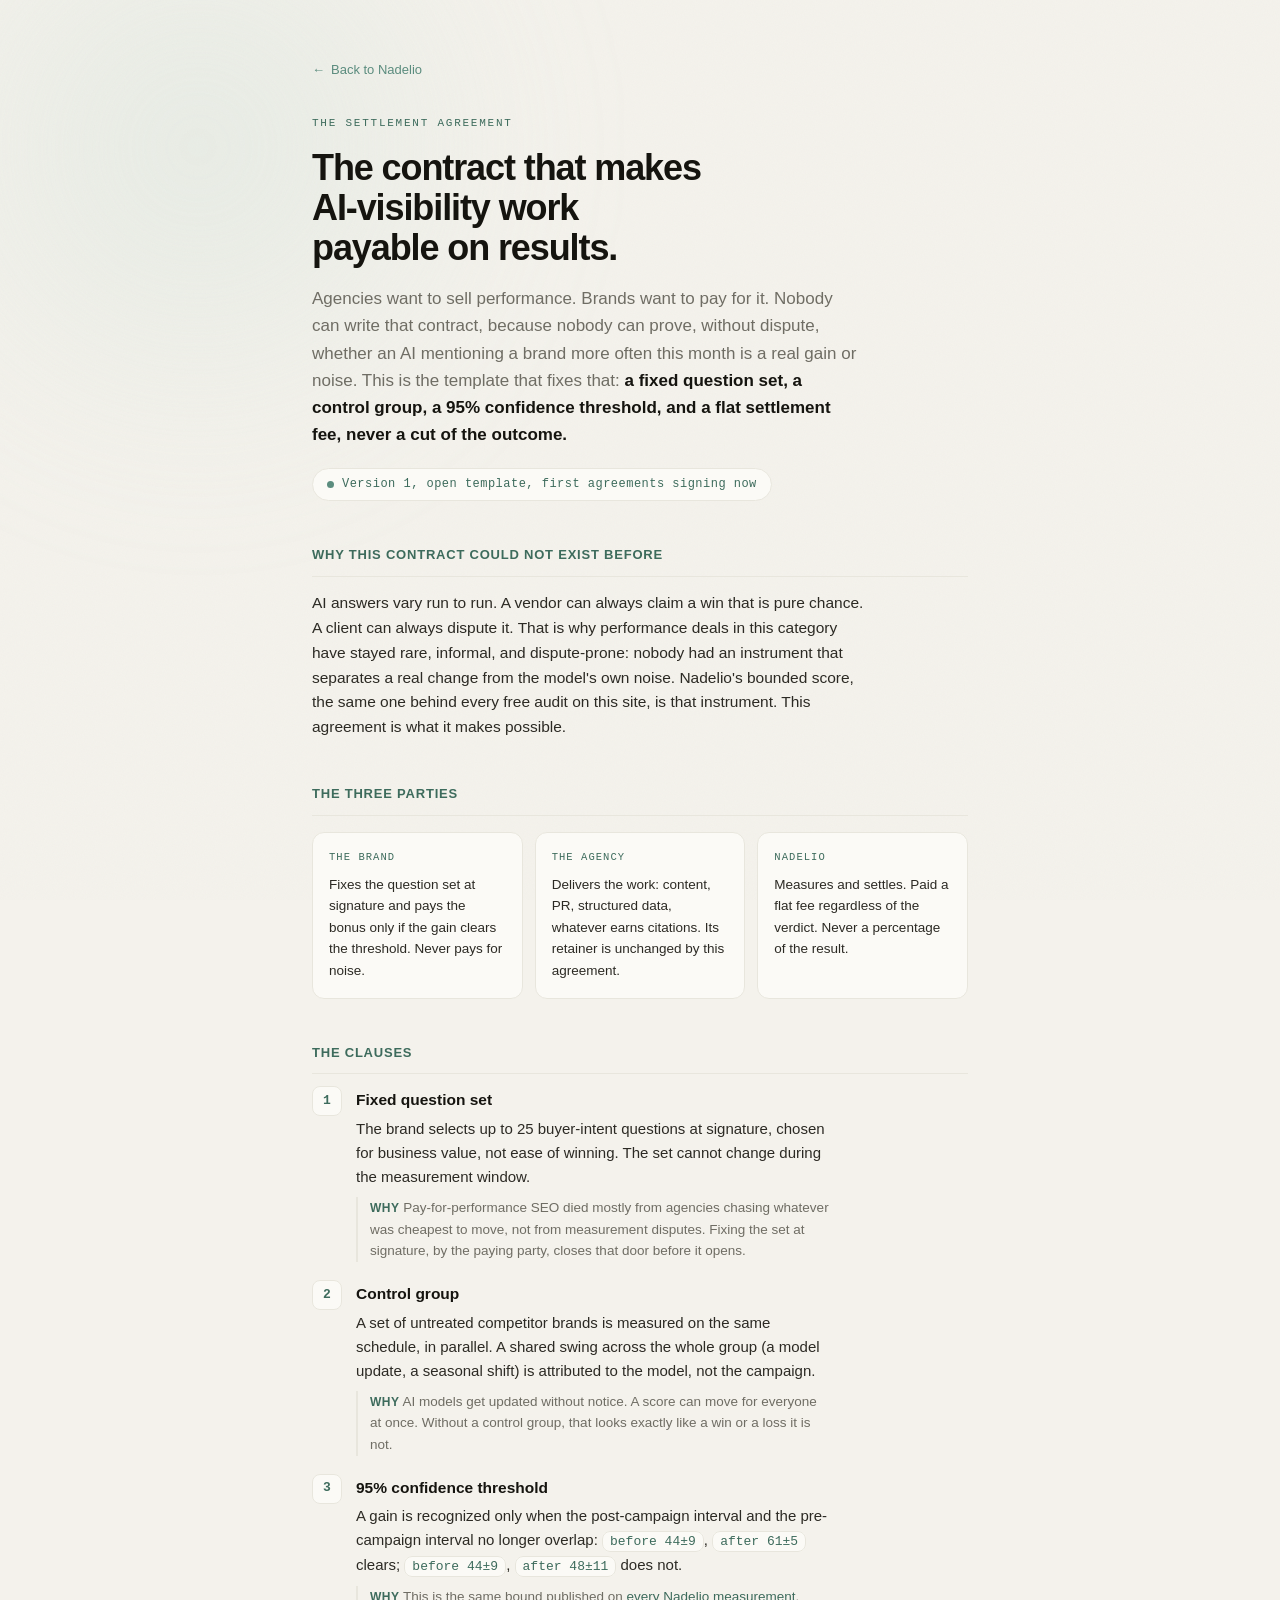
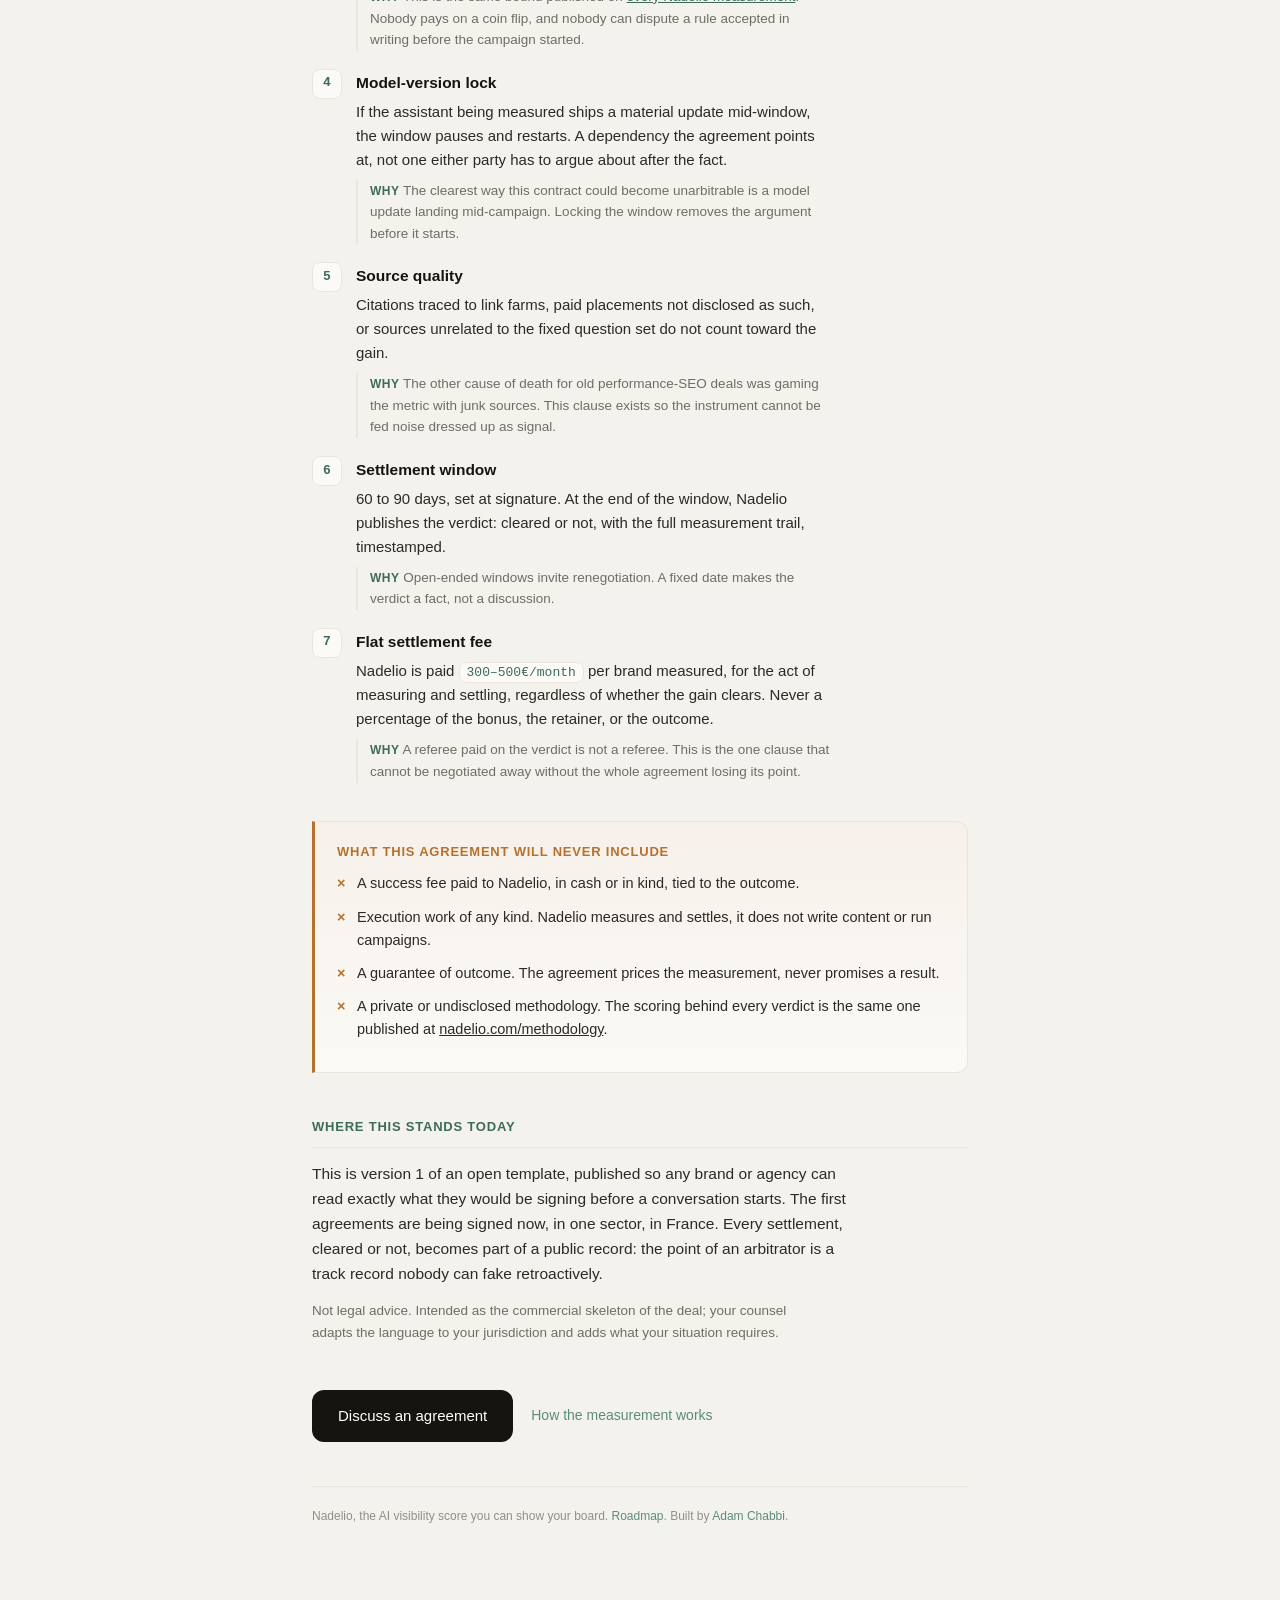
==== web/arbitration-agreement.html @ a8693459 "Weekly monitoring cron + the open Settlement Agreement template Cron: /api/cron/monitor (X-Cron-Secr" ====
<!DOCTYPE html>
<html lang="en">
<head>
<meta charset="UTF-8">
<meta name="viewport" content="width=device-width, initial-scale=1.0">
<title>The Nadelio Settlement Agreement, template</title>
<meta name="description" content="The open contract template that lets a brand and an agency price AI-visibility work on results: a fixed question set, a control group, a 95% confidence threshold, settled for a flat fee, never a percentage.">
<link rel="canonical" href="https://www.nadelio.com/arbitration-agreement">
<meta property="og:type" content="article">
<meta property="og:url" content="https://www.nadelio.com/arbitration-agreement">
<meta property="og:title" content="The Nadelio Settlement Agreement">
<meta property="og:description" content="The open template for AI-visibility contracts settled on results, not promises.">
<meta property="og:image" content="https://www.nadelio.com/demo-nadelio.gif">
<meta name="theme-color" content="#f4f2ec">
<link rel="icon" href="data:image/svg+xml,<svg xmlns='http://www.w3.org/2000/svg' viewBox='0 0 100 100'><text y='.9em' font-size='90'>N</text></svg>">
<style>
  *{margin:0;padding:0;box-sizing:border-box;}
  :root{--ink:#15140f;--sage:#5b8c7e;--sage-d:#3d6b5c;--paper:#f4f2ec;--card:#fbfaf6;--line:#e8e6dd;--muted:#6f6d64;--faint:#918f84;--amber:#b5722e;--rust:#a4552f;}
  html,body{height:100%;}
  body{font-family:"Inter","Segoe UI",-apple-system,BlinkMacSystemFont,Roboto,Helvetica,Arial,sans-serif;color:var(--ink);-webkit-font-smoothing:antialiased;line-height:1.6;position:relative;overflow-x:hidden;background:var(--paper);}
  .aurora{position:fixed;inset:0;z-index:-2;background:var(--paper);overflow:hidden;}
  .aurora::before{content:"";position:absolute;width:55vw;height:55vw;border-radius:50%;filter:blur(90px);opacity:.42;background:radial-gradient(circle,#cfe0d7,transparent 65%);top:-16vw;left:-12vw;}
  .grain{position:fixed;inset:0;z-index:-1;opacity:.03;pointer-events:none;background-image:url("data:image/svg+xml,%3Csvg xmlns='http://www.w3.org/2000/svg' width='120' height='120'%3E%3Cfilter id='n'%3E%3CfeTurbulence type='fractalNoise' baseFrequency='0.9' numOctaves='2'/%3E%3C/filter%3E%3Crect width='100%25' height='100%25' filter='url(%23n)'/%3E%3C/svg%3E");}
  .wrap{max-width:700px;margin:0 auto;padding:56px 22px 96px;}
  .back{display:inline-flex;align-items:center;gap:6px;font-size:13px;color:var(--sage);text-decoration:none;margin-bottom:34px;transition:opacity .15s;}
  .back:hover{opacity:.65;}
  .eyebrow{font-family:ui-monospace,"SF Mono",Menlo,monospace;font-size:11px;letter-spacing:.16em;text-transform:uppercase;color:var(--sage-d);margin-bottom:16px;}
  h1{font-size:36px;font-weight:600;letter-spacing:-1.1px;line-height:1.1;margin-bottom:18px;max-width:20ch;}
  .lede{font-size:17px;color:var(--muted);margin-bottom:14px;max-width:58ch;}
  .lede strong{color:var(--ink);font-weight:600;}
  .status{display:inline-flex;align-items:center;gap:8px;font-family:ui-monospace,monospace;font-size:12px;letter-spacing:.04em;color:var(--sage-d);background:var(--card);border:1px solid var(--line);border-radius:20px;padding:6px 14px;margin-top:6px;}
  .status .dot{width:7px;height:7px;border-radius:50%;background:var(--sage);}
  section{margin-top:44px;}
  h2{font-size:13px;font-weight:600;letter-spacing:.06em;text-transform:uppercase;color:var(--sage-d);margin-bottom:14px;padding-bottom:10px;border-bottom:1px solid var(--line);}
  p{font-size:15.5px;color:#2c2a24;margin-bottom:14px;max-width:64ch;}
  p.small{font-size:13.5px;color:var(--muted);}
  strong{font-weight:600;}
  .clauses{list-style:none;counter-reset:c;margin:6px 0 8px;}
  .clauses li{counter-increment:c;position:relative;padding:0 0 20px 44px;font-size:15px;color:#2c2a24;max-width:62ch;}
  .clauses li::before{content:counter(c);position:absolute;left:0;top:-2px;width:28px;height:28px;border-radius:8px;background:var(--card);border:1px solid var(--line);font-family:ui-monospace,monospace;font-size:13px;font-weight:600;color:var(--sage-d);display:flex;align-items:center;justify-content:center;}
  .clauses li b{display:block;color:var(--ink);margin-bottom:4px;font-size:15.5px;}
  .clauses li .why{display:block;margin-top:8px;font-size:13.5px;color:var(--muted);border-left:2px solid var(--line);padding-left:12px;}
  .clauses li .why b{display:inline;color:var(--sage-d);font-size:12px;text-transform:uppercase;letter-spacing:.04em;margin-bottom:0;}
  .ex{font-family:ui-monospace,"SF Mono",Menlo,monospace;background:var(--card);border:1px solid var(--line);border-radius:8px;padding:2px 7px;font-size:13px;color:var(--sage-d);white-space:nowrap;}
  .roles{display:grid;grid-template-columns:1fr 1fr 1fr;gap:12px;margin:16px 0 8px;}
  .role{background:var(--card);border:1px solid var(--line);border-radius:12px;padding:16px;}
  .role .t{font-family:ui-monospace,monospace;font-size:10.5px;letter-spacing:.1em;text-transform:uppercase;color:var(--sage-d);margin-bottom:8px;}
  .role p{font-size:13.5px;margin:0;color:#2c2a24;}
  .never{background:linear-gradient(180deg,#f7f0ea,#fbfaf6);border:1px solid var(--line);border-left:3px solid var(--amber);border-radius:0 12px 12px 0;padding:20px 22px;margin:18px 0;}
  .never h2{border:none;color:var(--amber);margin-bottom:10px;padding-bottom:0;}
  .never ul{list-style:none;}
  .never li{position:relative;padding:0 0 10px 20px;font-size:14.5px;color:#2c2a24;}
  .never li::before{content:"\00D7";position:absolute;left:0;top:0;color:var(--amber);font-weight:700;}
  .cta{margin-top:46px;display:flex;align-items:center;gap:18px;flex-wrap:wrap;}
  .cta a.go{font-size:15px;font-weight:500;text-decoration:none;border-radius:12px;padding:14px 26px;background:var(--ink);color:#fff;transition:transform .12s,opacity .2s;}
  .cta a.go:hover{opacity:.9;}
  .cta a.go:active{transform:scale(.97);}
  .cta a.alt{font-size:14px;color:var(--sage);text-decoration:none;}
  .cta a.alt:hover{opacity:.7;}
  footer{margin-top:44px;padding-top:20px;border-top:1px solid var(--line);font-size:12px;color:var(--faint);}
  footer a{color:var(--sage);text-decoration:none;}
  @media(max-width:540px){
    .wrap{padding:40px 18px 72px;}
    h1{font-size:28px;}
    .lede{font-size:16px;}
    .roles{grid-template-columns:1fr;}
  }
</style>
</head>
<body>
<div class="aurora"></div><div class="grain"></div>
<div class="wrap">
  <a href="/" class="back"><span aria-hidden="true">&larr;</span> Back to Nadelio</a>

  <div class="eyebrow">The Settlement Agreement</div>
  <h1>The contract that makes AI-visibility work payable on results.</h1>
  <p class="lede">Agencies want to sell performance. Brands want to pay for it. Nobody can write that contract, because nobody can prove, without dispute, whether an AI mentioning a brand more often this month is a real gain or noise. This is the template that fixes that: <strong>a fixed question set, a control group, a 95% confidence threshold, and a flat settlement fee, never a cut of the outcome.</strong></p>
  <span class="status"><span class="dot"></span>Version 1, open template, first agreements signing now</span>

  <section>
    <h2>Why this contract could not exist before</h2>
    <p>AI answers vary run to run. A vendor can always claim a win that is pure chance. A client can always dispute it. That is why performance deals in this category have stayed rare, informal, and dispute-prone: nobody had an instrument that separates a real change from the model's own noise. Nadelio's bounded score, the same one behind every free audit on this site, is that instrument. This agreement is what it makes possible.</p>
  </section>

  <section>
    <h2>The three parties</h2>
    <div class="roles">
      <div class="role"><div class="t">The brand</div><p>Fixes the question set at signature and pays the bonus only if the gain clears the threshold. Never pays for noise.</p></div>
      <div class="role"><div class="t">The agency</div><p>Delivers the work: content, PR, structured data, whatever earns citations. Its retainer is unchanged by this agreement.</p></div>
      <div class="role"><div class="t">Nadelio</div><p>Measures and settles. Paid a flat fee regardless of the verdict. Never a percentage of the result.</p></div>
    </div>
  </section>

  <section>
    <h2>The clauses</h2>
    <ol class="clauses">
      <li><b>Fixed question set</b>The brand selects up to 25 buyer-intent questions at signature, chosen for business value, not ease of winning. The set cannot change during the measurement window.
        <span class="why"><b>Why</b> Pay-for-performance SEO died mostly from agencies chasing whatever was cheapest to move, not from measurement disputes. Fixing the set at signature, by the paying party, closes that door before it opens.</span>
      </li>
      <li><b>Control group</b>A set of untreated competitor brands is measured on the same schedule, in parallel. A shared swing across the whole group (a model update, a seasonal shift) is attributed to the model, not the campaign.
        <span class="why"><b>Why</b> AI models get updated without notice. A score can move for everyone at once. Without a control group, that looks exactly like a win or a loss it is not.</span>
      </li>
      <li><b>95% confidence threshold</b>A gain is recognized only when the post-campaign interval and the pre-campaign interval no longer overlap: <span class="ex">before 44&plusmn;9</span>, <span class="ex">after 61&plusmn;5</span> clears; <span class="ex">before 44&plusmn;9</span>, <span class="ex">after 48&plusmn;11</span> does not.
        <span class="why"><b>Why</b> This is the same bound published on <a href="/methodology" style="color:var(--sage-d)">every Nadelio measurement</a>. Nobody pays on a coin flip, and nobody can dispute a rule accepted in writing before the campaign started.</span>
      </li>
      <li><b>Model-version lock</b>If the assistant being measured ships a material update mid-window, the window pauses and restarts. A dependency the agreement points at, not one either party has to argue about after the fact.
        <span class="why"><b>Why</b> The clearest way this contract could become unarbitrable is a model update landing mid-campaign. Locking the window removes the argument before it starts.</span>
      </li>
      <li><b>Source quality</b>Citations traced to link farms, paid placements not disclosed as such, or sources unrelated to the fixed question set do not count toward the gain.
        <span class="why"><b>Why</b> The other cause of death for old performance-SEO deals was gaming the metric with junk sources. This clause exists so the instrument cannot be fed noise dressed up as signal.</span>
      </li>
      <li><b>Settlement window</b>60 to 90 days, set at signature. At the end of the window, Nadelio publishes the verdict: cleared or not, with the full measurement trail, timestamped.
        <span class="why"><b>Why</b> Open-ended windows invite renegotiation. A fixed date makes the verdict a fact, not a discussion.</span>
      </li>
      <li><b>Flat settlement fee</b>Nadelio is paid <span class="ex">300&ndash;500&euro;/month</span> per brand measured, for the act of measuring and settling, regardless of whether the gain clears. Never a percentage of the bonus, the retainer, or the outcome.
        <span class="why"><b>Why</b> A referee paid on the verdict is not a referee. This is the one clause that cannot be negotiated away without the whole agreement losing its point.</span>
      </li>
    </ol>
  </section>

  <div class="never">
    <h2>What this agreement will never include</h2>
    <ul>
      <li>A success fee paid to Nadelio, in cash or in kind, tied to the outcome.</li>
      <li>Execution work of any kind. Nadelio measures and settles, it does not write content or run campaigns.</li>
      <li>A guarantee of outcome. The agreement prices the measurement, never promises a result.</li>
      <li>A private or undisclosed methodology. The scoring behind every verdict is the same one published at <a href="/methodology" style="color:#2c2a24">nadelio.com/methodology</a>.</li>
    </ul>
  </div>

  <section>
    <h2>Where this stands today</h2>
    <p>This is version 1 of an open template, published so any brand or agency can read exactly what they would be signing before a conversation starts. The first agreements are being signed now, in one sector, in France. Every settlement, cleared or not, becomes part of a public record: the point of an arbitrator is a track record nobody can fake retroactively.</p>
    <p class="small">Not legal advice. Intended as the commercial skeleton of the deal; your counsel adapts the language to your jurisdiction and adds what your situation requires.</p>
  </section>

  <div class="cta">
    <a href="mailto:adam.chabbi94@gmail.com?subject=Settlement%20Agreement" class="go">Discuss an agreement</a>
    <a href="/methodology" class="alt">How the measurement works</a>
  </div>

  <footer>Nadelio, the AI visibility score you can show your board. <a href="/roadmap">Roadmap</a>. Built by <a href="https://github.com/arochab">Adam Chabbi</a>.</footer>
</div>
</body>
</html>
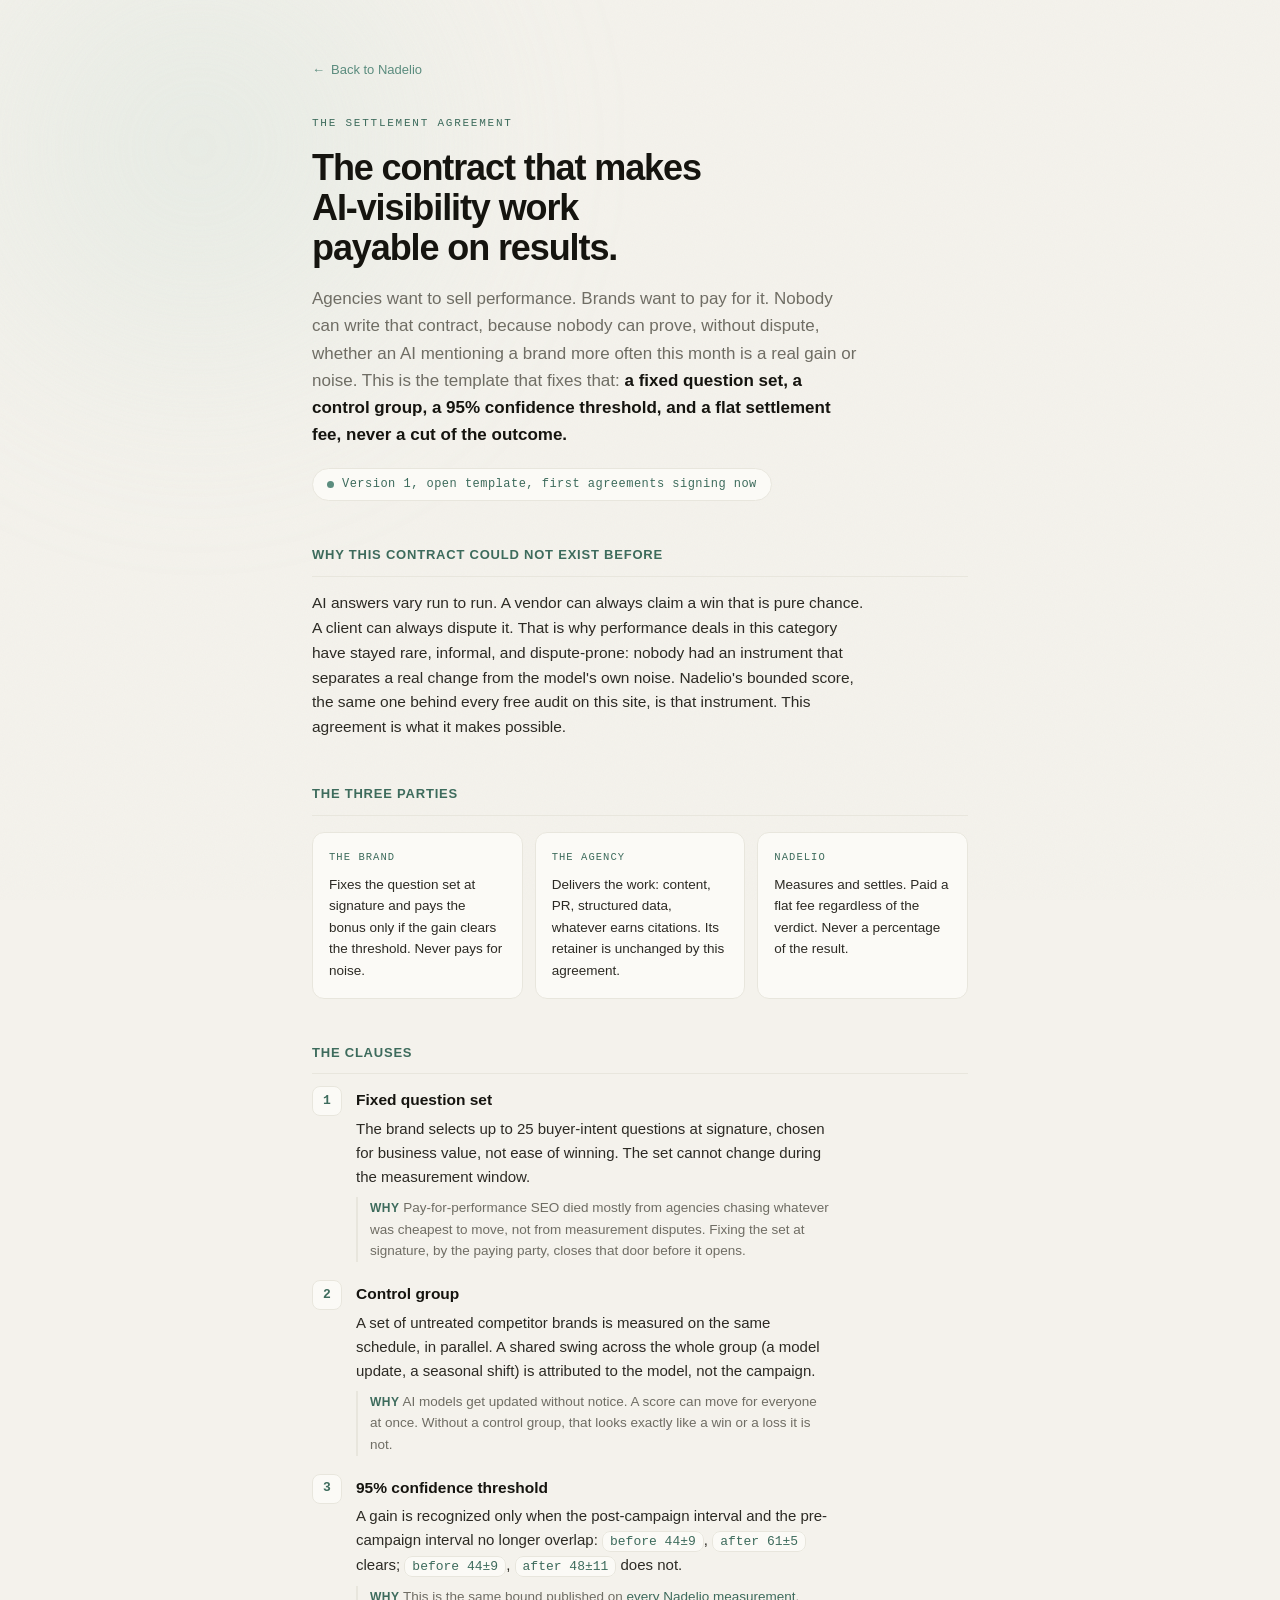
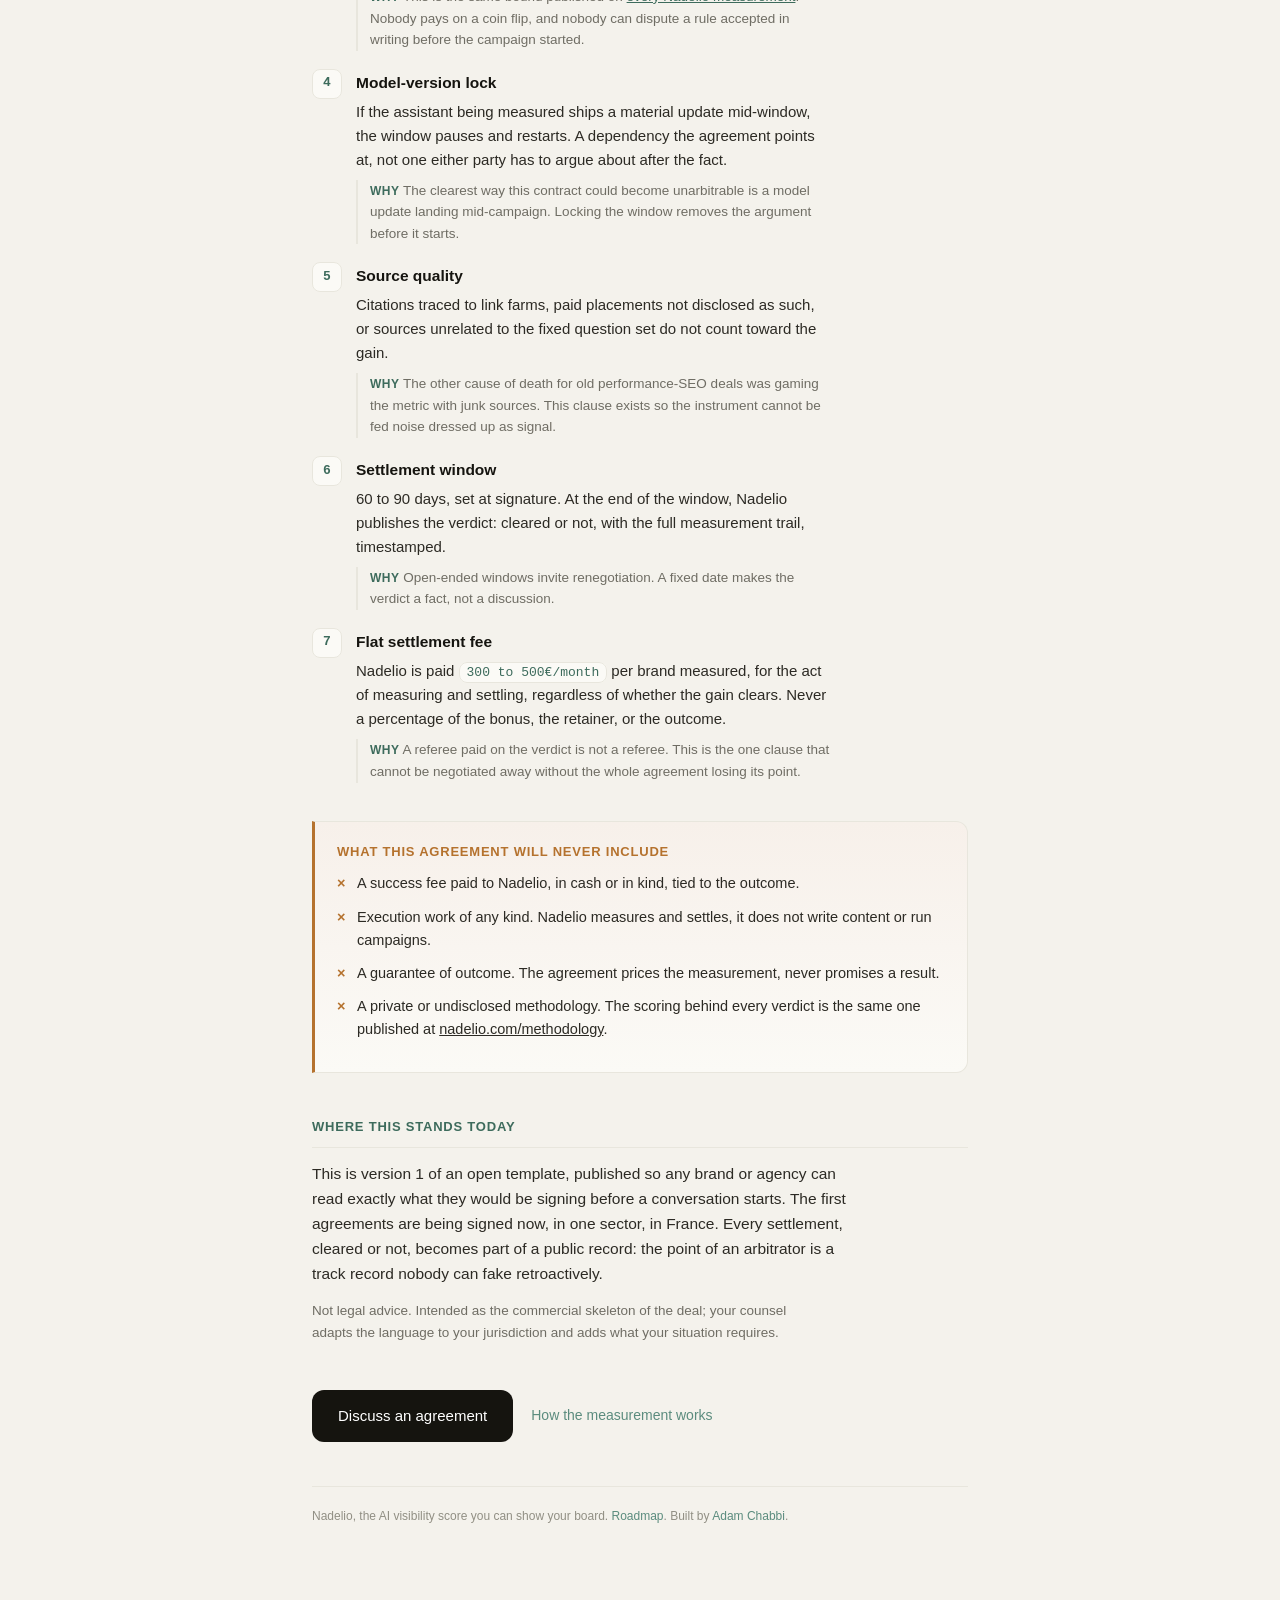
==== commit e73f41fc: "French site: localize the arbitration-agreement (completes full-site FR) The open settlement-agreeme" ====
--- a/web/arbitration-agreement.html
+++ b/web/arbitration-agreement.html
@@ -3,7 +3,7 @@
 <head>
 <meta charset="UTF-8">
 <meta name="viewport" content="width=device-width, initial-scale=1.0">
-<title>The Nadelio Settlement Agreement, template</title>
+<title data-i18n="title">The Nadelio Settlement Agreement, template</title>
 <meta name="description" content="The open contract template that lets a brand and an agency price AI-visibility work on results: a fixed question set, a control group, a 95% confidence threshold, settled for a flat fee, never a percentage.">
 <link rel="canonical" href="https://www.nadelio.com/arbitration-agreement">
 <meta property="og:type" content="article">
@@ -70,76 +70,87 @@
 <body>
 <div class="aurora"></div><div class="grain"></div>
 <div class="wrap">
-  <a href="/" class="back"><span aria-hidden="true">&larr;</span> Back to Nadelio</a>
+  <a href="/" class="back"><span aria-hidden="true">&larr;</span> <span data-i18n="back">Back to Nadelio</span></a>
 
-  <div class="eyebrow">The Settlement Agreement</div>
-  <h1>The contract that makes AI-visibility work payable on results.</h1>
-  <p class="lede">Agencies want to sell performance. Brands want to pay for it. Nobody can write that contract, because nobody can prove, without dispute, whether an AI mentioning a brand more often this month is a real gain or noise. This is the template that fixes that: <strong>a fixed question set, a control group, a 95% confidence threshold, and a flat settlement fee, never a cut of the outcome.</strong></p>
-  <span class="status"><span class="dot"></span>Version 1, open template, first agreements signing now</span>
+  <div class="eyebrow" data-i18n="eyebrow">The Settlement Agreement</div>
+  <h1 data-i18n="h1">The contract that makes AI-visibility work payable on results.</h1>
+  <p class="lede" data-i18n-html="lede">Agencies want to sell performance. Brands want to pay for it. Nobody can write that contract, because nobody can prove, without dispute, whether an AI mentioning a brand more often this month is a real gain or noise. This is the template that fixes that: <strong>a fixed question set, a control group, a 95% confidence threshold, and a flat settlement fee, never a cut of the outcome.</strong></p>
+  <span class="status"><span class="dot"></span><span data-i18n="status">Version 1, open template, first agreements signing now</span></span>
 
   <section>
-    <h2>Why this contract could not exist before</h2>
-    <p>AI answers vary run to run. A vendor can always claim a win that is pure chance. A client can always dispute it. That is why performance deals in this category have stayed rare, informal, and dispute-prone: nobody had an instrument that separates a real change from the model's own noise. Nadelio's bounded score, the same one behind every free audit on this site, is that instrument. This agreement is what it makes possible.</p>
+    <h2 data-i18n="h2.1">Why this contract could not exist before</h2>
+    <p data-i18n="p.1">AI answers vary run to run. A vendor can always claim a win that is pure chance. A client can always dispute it. That is why performance deals in this category have stayed rare, informal, and dispute-prone: nobody had an instrument that separates a real change from the model's own noise. Nadelio's bounded score, the same one behind every free audit on this site, is that instrument. This agreement is what it makes possible.</p>
   </section>
 
   <section>
-    <h2>The three parties</h2>
+    <h2 data-i18n="h2.2">The three parties</h2>
     <div class="roles">
-      <div class="role"><div class="t">The brand</div><p>Fixes the question set at signature and pays the bonus only if the gain clears the threshold. Never pays for noise.</p></div>
-      <div class="role"><div class="t">The agency</div><p>Delivers the work: content, PR, structured data, whatever earns citations. Its retainer is unchanged by this agreement.</p></div>
-      <div class="role"><div class="t">Nadelio</div><p>Measures and settles. Paid a flat fee regardless of the verdict. Never a percentage of the result.</p></div>
+      <div class="role"><div class="t" data-i18n="role.brand.t">The brand</div><p data-i18n="role.brand.p">Fixes the question set at signature and pays the bonus only if the gain clears the threshold. Never pays for noise.</p></div>
+      <div class="role"><div class="t" data-i18n="role.agency.t">The agency</div><p data-i18n="role.agency.p">Delivers the work: content, PR, structured data, whatever earns citations. Its retainer is unchanged by this agreement.</p></div>
+      <div class="role"><div class="t" data-i18n="role.nadelio.t">Nadelio</div><p data-i18n="role.nadelio.p">Measures and settles. Paid a flat fee regardless of the verdict. Never a percentage of the result.</p></div>
     </div>
   </section>
 
   <section>
-    <h2>The clauses</h2>
+    <h2 data-i18n="h2.3">The clauses</h2>
     <ol class="clauses">
-      <li><b>Fixed question set</b>The brand selects up to 25 buyer-intent questions at signature, chosen for business value, not ease of winning. The set cannot change during the measurement window.
-        <span class="why"><b>Why</b> Pay-for-performance SEO died mostly from agencies chasing whatever was cheapest to move, not from measurement disputes. Fixing the set at signature, by the paying party, closes that door before it opens.</span>
+      <li><b data-i18n="cl1.b">Fixed question set</b><span data-i18n="cl1.body">The brand selects up to 25 buyer-intent questions at signature, chosen for business value, not ease of winning. The set cannot change during the measurement window.</span>
+        <span class="why"><b data-i18n="why">Why</b> <span data-i18n="cl1.why">Pay-for-performance SEO died mostly from agencies chasing whatever was cheapest to move, not from measurement disputes. Fixing the set at signature, by the paying party, closes that door before it opens.</span></span>
       </li>
-      <li><b>Control group</b>A set of untreated competitor brands is measured on the same schedule, in parallel. A shared swing across the whole group (a model update, a seasonal shift) is attributed to the model, not the campaign.
-        <span class="why"><b>Why</b> AI models get updated without notice. A score can move for everyone at once. Without a control group, that looks exactly like a win or a loss it is not.</span>
+      <li><b data-i18n="cl2.b">Control group</b><span data-i18n="cl2.body">A set of untreated competitor brands is measured on the same schedule, in parallel. A shared swing across the whole group (a model update, a seasonal shift) is attributed to the model, not the campaign.</span>
+        <span class="why"><b data-i18n="why">Why</b> <span data-i18n="cl2.why">AI models get updated without notice. A score can move for everyone at once. Without a control group, that looks exactly like a win or a loss it is not.</span></span>
       </li>
-      <li><b>95% confidence threshold</b>A gain is recognized only when the post-campaign interval and the pre-campaign interval no longer overlap: <span class="ex">before 44&plusmn;9</span>, <span class="ex">after 61&plusmn;5</span> clears; <span class="ex">before 44&plusmn;9</span>, <span class="ex">after 48&plusmn;11</span> does not.
-        <span class="why"><b>Why</b> This is the same bound published on <a href="/methodology" style="color:var(--sage-d)">every Nadelio measurement</a>. Nobody pays on a coin flip, and nobody can dispute a rule accepted in writing before the campaign started.</span>
+      <li><b data-i18n="cl3.b">95% confidence threshold</b><span data-i18n-html="cl3.body">A gain is recognized only when the post-campaign interval and the pre-campaign interval no longer overlap: <span class="ex">before 44&plusmn;9</span>, <span class="ex">after 61&plusmn;5</span> clears; <span class="ex">before 44&plusmn;9</span>, <span class="ex">after 48&plusmn;11</span> does not.</span>
+        <span class="why"><b data-i18n="why">Why</b> <span data-i18n-html="cl3.why">This is the same bound published on <a href="/methodology" style="color:var(--sage-d)">every Nadelio measurement</a>. Nobody pays on a coin flip, and nobody can dispute a rule accepted in writing before the campaign started.</span></span>
       </li>
-      <li><b>Model-version lock</b>If the assistant being measured ships a material update mid-window, the window pauses and restarts. A dependency the agreement points at, not one either party has to argue about after the fact.
-        <span class="why"><b>Why</b> The clearest way this contract could become unarbitrable is a model update landing mid-campaign. Locking the window removes the argument before it starts.</span>
+      <li><b data-i18n="cl4.b">Model-version lock</b><span data-i18n="cl4.body">If the assistant being measured ships a material update mid-window, the window pauses and restarts. A dependency the agreement points at, not one either party has to argue about after the fact.</span>
+        <span class="why"><b data-i18n="why">Why</b> <span data-i18n="cl4.why">The clearest way this contract could become unarbitrable is a model update landing mid-campaign. Locking the window removes the argument before it starts.</span></span>
       </li>
-      <li><b>Source quality</b>Citations traced to link farms, paid placements not disclosed as such, or sources unrelated to the fixed question set do not count toward the gain.
-        <span class="why"><b>Why</b> The other cause of death for old performance-SEO deals was gaming the metric with junk sources. This clause exists so the instrument cannot be fed noise dressed up as signal.</span>
+      <li><b data-i18n="cl5.b">Source quality</b><span data-i18n="cl5.body">Citations traced to link farms, paid placements not disclosed as such, or sources unrelated to the fixed question set do not count toward the gain.</span>
+        <span class="why"><b data-i18n="why">Why</b> <span data-i18n="cl5.why">The other cause of death for old performance-SEO deals was gaming the metric with junk sources. This clause exists so the instrument cannot be fed noise dressed up as signal.</span></span>
       </li>
-      <li><b>Settlement window</b>60 to 90 days, set at signature. At the end of the window, Nadelio publishes the verdict: cleared or not, with the full measurement trail, timestamped.
-        <span class="why"><b>Why</b> Open-ended windows invite renegotiation. A fixed date makes the verdict a fact, not a discussion.</span>
+      <li><b data-i18n="cl6.b">Settlement window</b><span data-i18n="cl6.body">60 to 90 days, set at signature. At the end of the window, Nadelio publishes the verdict: cleared or not, with the full measurement trail, timestamped.</span>
+        <span class="why"><b data-i18n="why">Why</b> <span data-i18n="cl6.why">Open-ended windows invite renegotiation. A fixed date makes the verdict a fact, not a discussion.</span></span>
       </li>
-      <li><b>Flat settlement fee</b>Nadelio is paid <span class="ex">300&ndash;500&euro;/month</span> per brand measured, for the act of measuring and settling, regardless of whether the gain clears. Never a percentage of the bonus, the retainer, or the outcome.
-        <span class="why"><b>Why</b> A referee paid on the verdict is not a referee. This is the one clause that cannot be negotiated away without the whole agreement losing its point.</span>
+      <li><b data-i18n="cl7.b">Flat settlement fee</b><span data-i18n-html="cl7.body">Nadelio is paid <span class="ex">300 to 500&euro;/month</span> per brand measured, for the act of measuring and settling, regardless of whether the gain clears. Never a percentage of the bonus, the retainer, or the outcome.</span>
+        <span class="why"><b data-i18n="why">Why</b> <span data-i18n="cl7.why">A referee paid on the verdict is not a referee. This is the one clause that cannot be negotiated away without the whole agreement losing its point.</span></span>
       </li>
     </ol>
   </section>
 
   <div class="never">
-    <h2>What this agreement will never include</h2>
+    <h2 data-i18n="h2.never">What this agreement will never include</h2>
     <ul>
-      <li>A success fee paid to Nadelio, in cash or in kind, tied to the outcome.</li>
-      <li>Execution work of any kind. Nadelio measures and settles, it does not write content or run campaigns.</li>
-      <li>A guarantee of outcome. The agreement prices the measurement, never promises a result.</li>
-      <li>A private or undisclosed methodology. The scoring behind every verdict is the same one published at <a href="/methodology" style="color:#2c2a24">nadelio.com/methodology</a>.</li>
+      <li data-i18n="never.1">A success fee paid to Nadelio, in cash or in kind, tied to the outcome.</li>
+      <li data-i18n="never.2">Execution work of any kind. Nadelio measures and settles, it does not write content or run campaigns.</li>
+      <li data-i18n="never.3">A guarantee of outcome. The agreement prices the measurement, never promises a result.</li>
+      <li data-i18n-html="never.4">A private or undisclosed methodology. The scoring behind every verdict is the same one published at <a href="/methodology" style="color:#2c2a24">nadelio.com/methodology</a>.</li>
     </ul>
   </div>
 
   <section>
-    <h2>Where this stands today</h2>
-    <p>This is version 1 of an open template, published so any brand or agency can read exactly what they would be signing before a conversation starts. The first agreements are being signed now, in one sector, in France. Every settlement, cleared or not, becomes part of a public record: the point of an arbitrator is a track record nobody can fake retroactively.</p>
-    <p class="small">Not legal advice. Intended as the commercial skeleton of the deal; your counsel adapts the language to your jurisdiction and adds what your situation requires.</p>
+    <h2 data-i18n="h2.today">Where this stands today</h2>
+    <p data-i18n="p.today">This is version 1 of an open template, published so any brand or agency can read exactly what they would be signing before a conversation starts. The first agreements are being signed now, in one sector, in France. Every settlement, cleared or not, becomes part of a public record: the point of an arbitrator is a track record nobody can fake retroactively.</p>
+    <p class="small" data-i18n="p.legal">Not legal advice. Intended as the commercial skeleton of the deal; your counsel adapts the language to your jurisdiction and adds what your situation requires.</p>
   </section>
 
   <div class="cta">
-    <a href="mailto:adam.chabbi94@gmail.com?subject=Settlement%20Agreement" class="go">Discuss an agreement</a>
-    <a href="/methodology" class="alt">How the measurement works</a>
+    <a href="mailto:adam.chabbi94@gmail.com?subject=Settlement%20Agreement" class="go" data-i18n="cta.go">Discuss an agreement</a>
+    <a href="/methodology" class="alt" data-i18n="cta.alt">How the measurement works</a>
   </div>
 
-  <footer>Nadelio, the AI visibility score you can show your board. <a href="/roadmap">Roadmap</a>. Built by <a href="https://github.com/arochab">Adam Chabbi</a>.</footer>
+  <footer data-i18n-html="foot">Nadelio, the AI visibility score you can show your board. <a href="/roadmap">Roadmap</a>. Built by <a href="https://github.com/arochab">Adam Chabbi</a>.</footer>
 </div>
+<script>
+(function(){
+  function pageLang(){try{var p=new URLSearchParams(location.search).get('lang');if(p==='fr')return'fr';if(p==='en')return'en';}catch(e){}return /^fr/i.test(navigator.language||'')?'fr':'en';}
+  if(pageLang()!=='fr')return;
+  document.documentElement.lang='fr';
+  var FR={"title": "L'accord de règlement Nadelio, modèle", "back": "Retour à Nadelio", "eyebrow": "L'accord de règlement", "h1": "Le contrat qui rend le travail de visibilité IA payable sur résultats.", "lede": "Les agences veulent vendre de la performance. Les marques veulent la payer. Personne ne peut écrire ce contrat, parce que personne ne peut prouver, sans contestation, si une IA qui mentionne une marque plus souvent ce mois-ci est un vrai gain ou du bruit. Voici le modèle qui règle cela. <strong>Un jeu de questions figé, un groupe de contrôle, un seuil de confiance de 95%, et un forfait fixe de règlement, jamais un pourcentage du résultat.</strong>", "status": "Version 1, modèle ouvert, premiers accords en cours de signature", "h2.1": "Pourquoi ce contrat ne pouvait pas exister avant", "p.1": "Les réponses des IA varient d'un passage à l'autre. Un prestataire peut toujours revendiquer une victoire qui n'est que du hasard. Un client peut toujours la contester. C'est pourquoi les contrats de performance dans cette catégorie sont restés rares, informels et sujets à litige, personne n'avait d'instrument pour séparer un vrai changement du bruit propre au modèle. Le score borné de Nadelio, le même que celui derrière chaque audit gratuit de ce site, est cet instrument. Cet accord est ce qu'il rend possible.", "h2.2": "Les trois parties", "role.brand.t": "La marque", "role.brand.p": "Fixe le jeu de questions à la signature et ne paie le bonus que si le gain franchit le seuil. Ne paie jamais pour du bruit.", "role.agency.t": "L'agence", "role.agency.p": "Livre le travail, contenu, relations presse, données structurées, tout ce qui gagne des citations. Son forfait de base reste inchangé par cet accord.", "role.nadelio.t": "Nadelio", "role.nadelio.p": "Mesure et règle. Payé au forfait fixe quel que soit le verdict. Jamais un pourcentage du résultat.", "h2.3": "Les clauses", "cl1.b": "Jeu de questions figé", "cl1.body": "La marque choisit jusqu'à 25 requêtes d'acheteur à la signature, sélectionnées pour leur valeur business, pas pour la facilité de les gagner. Le jeu ne peut pas changer pendant la fenêtre de mesure.", "why": "Pourquoi", "cl1.why": "Le référencement payé à la performance est mort surtout à cause d'agences qui couraient après ce qui était le moins cher à faire bouger, pas à cause de litiges de mesure. Figer le jeu à la signature, par la partie qui paie, ferme cette porte avant qu'elle ne s'ouvre.", "cl2.b": "Groupe de contrôle", "cl2.body": "Un ensemble de marques concurrentes non traitées est mesuré selon le même calendrier, en parallèle. Un mouvement partagé sur tout le groupe (une mise à jour du modèle, un effet saisonnier) est attribué au modèle, pas à la campagne.", "cl2.why": "Les modèles d'IA sont mis à jour sans préavis. Un score peut bouger pour tout le monde en même temps. Sans groupe de contrôle, cela ressemble exactement à une victoire ou une défaite qui n'en est pas une.", "cl3.b": "Seuil de confiance de 95%", "cl3.body": "Un gain n'est reconnu que lorsque l'intervalle après campagne et l'intervalle avant campagne ne se chevauchent plus. <span class=\"ex\">avant 44&plusmn;9</span>, <span class=\"ex\">après 61&plusmn;5</span> franchit le seuil, <span class=\"ex\">avant 44&plusmn;9</span>, <span class=\"ex\">après 48&plusmn;11</span> ne le franchit pas.", "cl3.why": "C'est la même borne publiée sur <a href=\"/methodology\" style=\"color:var(--sage-d)\">chaque mesure Nadelio</a>. Personne ne paie sur un tirage au sort, et personne ne peut contester une règle acceptée par écrit avant le début de la campagne.", "cl4.b": "Verrouillage de version du modèle", "cl4.body": "Si l'assistant mesuré livre une mise à jour significative en cours de fenêtre, la fenêtre se met en pause et redémarre. Une dépendance que l'accord désigne, sans que l'une ou l'autre partie ait à en débattre après coup.", "cl4.why": "La façon la plus évidente dont ce contrat pourrait devenir impossible à arbitrer est une mise à jour du modèle en plein milieu de la campagne. Verrouiller la fenêtre supprime le débat avant qu'il ne commence.", "cl5.b": "Qualité des sources", "cl5.body": "Les citations tracées vers des fermes de liens, des placements payés non déclarés comme tels, ou des sources sans rapport avec le jeu de questions figé ne comptent pas dans le gain.", "cl5.why": "L'autre cause de mort des anciens contrats de référencement à la performance était de truquer la métrique avec des sources de mauvaise qualité. Cette clause existe pour que l'instrument ne puisse pas être nourri de bruit déguisé en signal.", "cl6.b": "Fenêtre de règlement", "cl6.body": "60 à 90 jours, fixés à la signature. À la fin de la fenêtre, Nadelio publie le verdict, seuil franchi ou non, avec l'historique complet de mesure, horodaté.", "cl6.why": "Les fenêtres ouvertes invitent à la renégociation. Une date fixe fait du verdict un fait, pas une discussion.", "cl7.b": "Forfait fixe de règlement", "cl7.body": "Nadelio est payé <span class=\"ex\">300 à 500&euro;/mois</span> par marque mesurée, pour l'acte de mesurer et de régler, que le gain franchisse le seuil ou non. Jamais un pourcentage du bonus, du forfait de l'agence, ou du résultat.", "cl7.why": "Un arbitre payé sur le verdict n'est pas un arbitre. C'est la seule clause qui ne peut pas être négociée sans que tout l'accord perde son sens.", "h2.never": "Ce que cet accord n'inclura jamais", "never.1": "Un honoraire de succès versé à Nadelio, en argent ou en nature, lié au résultat.", "never.2": "Un travail d'exécution de quelque nature que ce soit. Nadelio mesure et règle, il n'écrit pas de contenu et ne mène pas de campagnes.", "never.3": "Une garantie de résultat. L'accord tarife la mesure, il ne promet jamais un résultat.", "never.4": "Une méthodologie privée ou non divulguée. Le calcul du score derrière chaque verdict est le même que celui publié sur <a href=\"/methodology\" style=\"color:#2c2a24\">nadelio.com/methodology</a>.", "h2.today": "Où cela en est aujourd'hui", "p.today": "Ceci est la version 1 d'un modèle ouvert, publié pour que toute marque ou agence puisse lire exactement ce qu'elle signerait avant qu'une conversation ne commence. Les premiers accords sont en cours de signature, dans un secteur, en France. Chaque règlement, seuil franchi ou non, devient partie d'un registre public, le sens d'un arbitre est un historique que personne ne peut falsifier après coup.", "p.legal": "Ceci n'est pas un conseil juridique. Pensé comme le squelette commercial de l'accord, votre conseil adapte le texte à votre juridiction et ajoute ce que votre situation exige.", "cta.go": "Discuter d'un accord", "cta.alt": "Comment fonctionne la mesure", "foot": "Nadelio, le score de visibilité IA que vous pouvez montrer à votre board. <a href=\"/roadmap\">Feuille de route</a>. Créé par <a href=\"https://github.com/arochab\">Adam Chabbi</a>."};
+  document.title=FR.title;
+  var nodes=document.querySelectorAll('[data-i18n],[data-i18n-html]');
+  for(var i=0;i<nodes.length;i++){var el=nodes[i];var k=el.getAttribute('data-i18n');if(k&&FR[k]!=null){el.textContent=FR[k];}var kh=el.getAttribute('data-i18n-html');if(kh&&FR[kh]!=null){el.innerHTML=FR[kh];}}
+})();
+</script>
 </body>
 </html>
